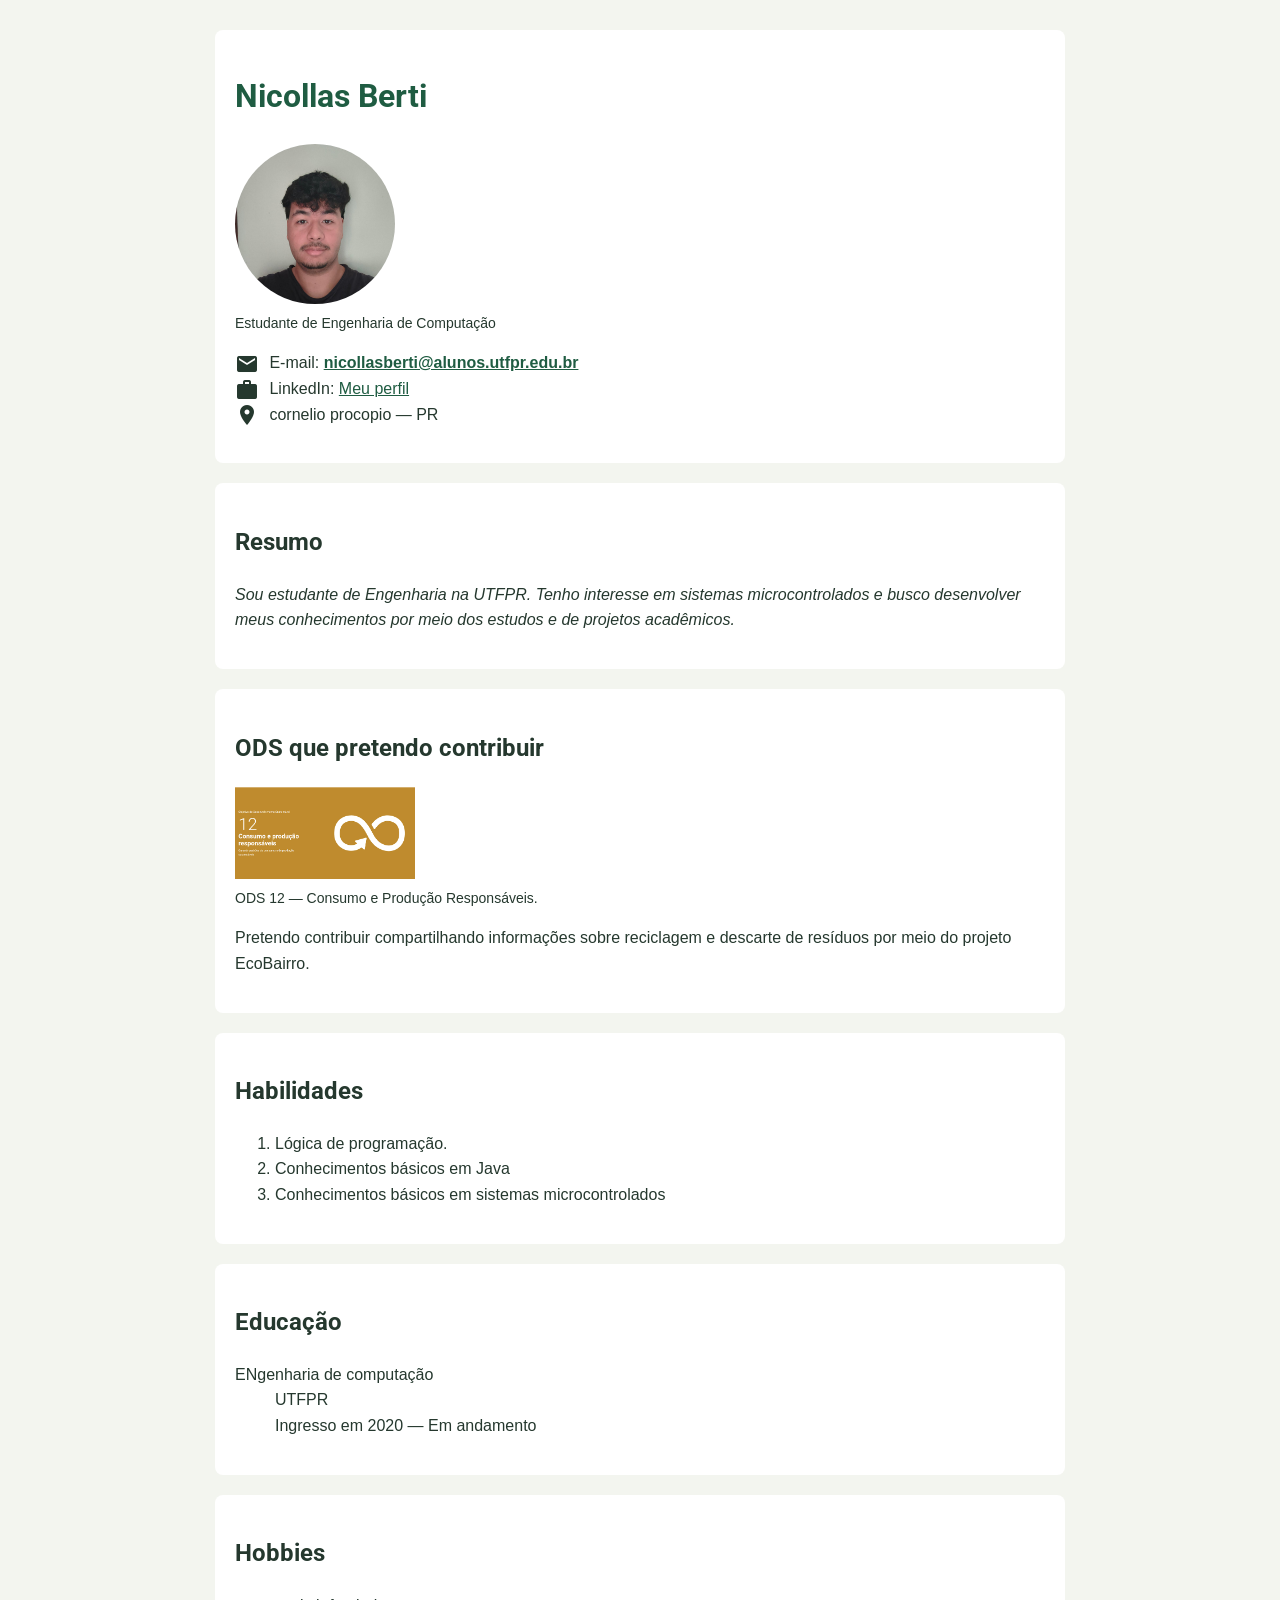
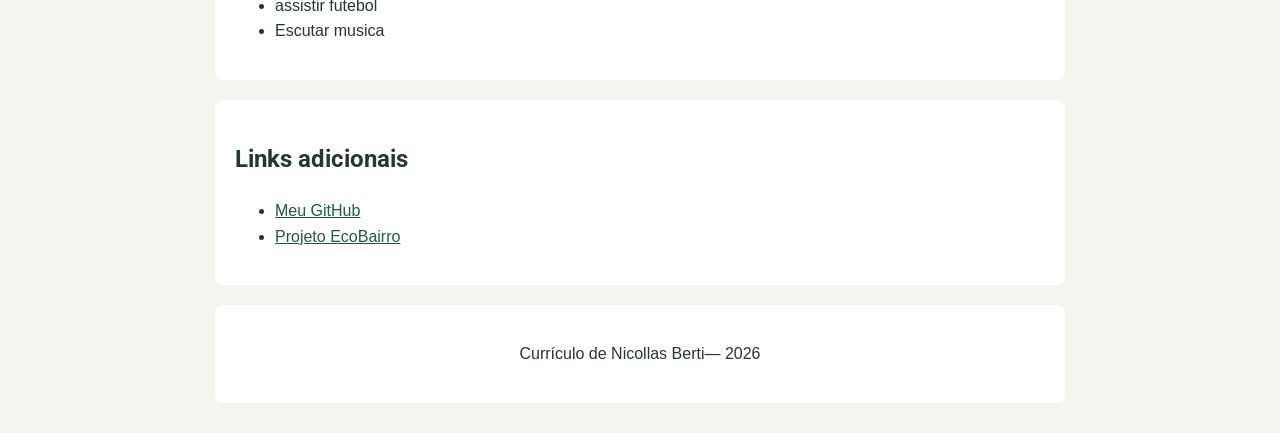
==== curriculo/index.html @ 22b04736 "Adiciona o projeto EcoBairro" ====
<!DOCTYPE html>
<html lang="pt-br">
<head>
    <meta charset="UTF-8">
    <meta name="viewport" content="width=device-width, initial-scale=1.0">
    <title>Currículo — SEU NOME</title>

    <link rel="stylesheet" href="https://fonts.googleapis.com/css2?family=Roboto:wght@400;700&amp;display=swap">
    <link rel="stylesheet" href="https://fonts.googleapis.com/icon?family=Material+Icons">
    <link rel="stylesheet" href="estilo.css">
</head>
<body>
    <header>
        <h1 id="nome">Nicollas Berti</h1>

        <figure>
            <img class="foto-perfil"
                 src="figs/perfil.jpg"
                 alt="Foto de perfil">
            <figcaption>Estudante de Engenharia de Computação</figcaption>
        </figure>

        <ul class="contatos">
            <li>
                <span class="material-icons" aria-hidden="true">email</span>
                E-mail:
                <a href="mailto:seuemail@exemplo.com">
                    nicollasberti@alunos.utfpr.edu.br
                </a>
            </li>

            <li>
                <span class="material-icons" aria-hidden="true">work</span>
                LinkedIn:
                <a href="https://www.linkedin.com/in/SEU-PERFIL/">
                    Meu perfil
                </a>
            </li>

            <li>
                <span class="material-icons" aria-hidden="true">place</span>
                cornelio procopio — PR
            </li>
        </ul>
    </header>

    <main>
        <section>
            <h2>Resumo</h2>
            <p class="resumo">
                Sou estudante de Engenharia na UTFPR.
                Tenho interesse em sistemas microcontrolados e busco
                desenvolver meus conhecimentos por meio dos estudos
                e de projetos acadêmicos.
            </p>
        </section>

        <section>
            <h2>ODS que pretendo contribuir</h2>

            <figure>
                <img class="imagem-ods"
                     src="figs/ods12.png"
                     alt="ODS 12: Consumo e Produção Responsáveis">
                <figcaption>ODS 12 — Consumo e Produção Responsáveis.</figcaption>
            </figure>

            <p>
                Pretendo contribuir compartilhando informações sobre
                reciclagem e descarte de resíduos por meio do projeto EcoBairro.
            </p>
        </section>

        <section>
            <h2>Habilidades</h2>
            <ol>
                <li>Lógica de programação.</li>
                <li>Conhecimentos básicos em Java</li>
                <li>Conhecimentos básicos em sistemas microcontrolados</li>
            </ol>
        </section>

        <section>
            <h2>Educação</h2>
            <dl>
                <dt>ENgenharia de computação</dt>
                <dd>UTFPR</dd>
                <dd>Ingresso em 2020 — Em andamento</dd>
            </dl>
        </section>

        <section>
            <h2>Hobbies</h2>
            <ul>
                <li>assistir futebol</li>
                <li>Escutar musica</li>
            </ul>
        </section>

        <section>
            <h2>Links adicionais</h2>
            <ul>
                <li>
                    <a href="https://github.com/SEU-USUARIO">
                        Meu GitHub
                    </a>
                </li>
                <li>
                    <a href="../index.html">Projeto EcoBairro</a>
                </li>
            </ul>
        </section>
    </main>

    <footer>
        <p>Currículo de Nicollas Berti— 2026</p>
    </footer>
</body>
</html>
---- curriculo/estilo.css ----
body {
    max-width: 850px;
    margin: 30px auto;
    padding: 0 20px;
    font-family: Arial, sans-serif;
    background-color: #f3f5ef;
    color: #25382e;
    line-height: 1.6;
}

header, section, footer {
    background-color: white;
    padding: 20px;
    margin-bottom: 20px;
    border-radius: 8px;
}

h1, h2 {
    font-family: "Roboto", sans-serif;
    font-weight: bold;
}

#nome {
    color: #1f5c42;
}

.resumo {
    font-style: italic;
}

figure {
    margin: 16px 0;
}

.foto-perfil {
    width: 160px;
    height: 160px;
    object-fit: cover;
    border-radius: 50%;
}

.imagem-ods {
    width: 180px;
    max-width: 100%;
}

figcaption {
    font-size: 14px;
}

.contatos {
    padding-left: 0;
    list-style: none;
}

.material-icons {
    vertical-align: middle;
    margin-right: 6px;
}

a {
    color: #1f5c42;
    text-decoration: underline;
}

a[href^="mailto:"] {
    font-weight: bold;
}

a:hover {
    color: #a34412;
}

footer {
    text-align: center;
}
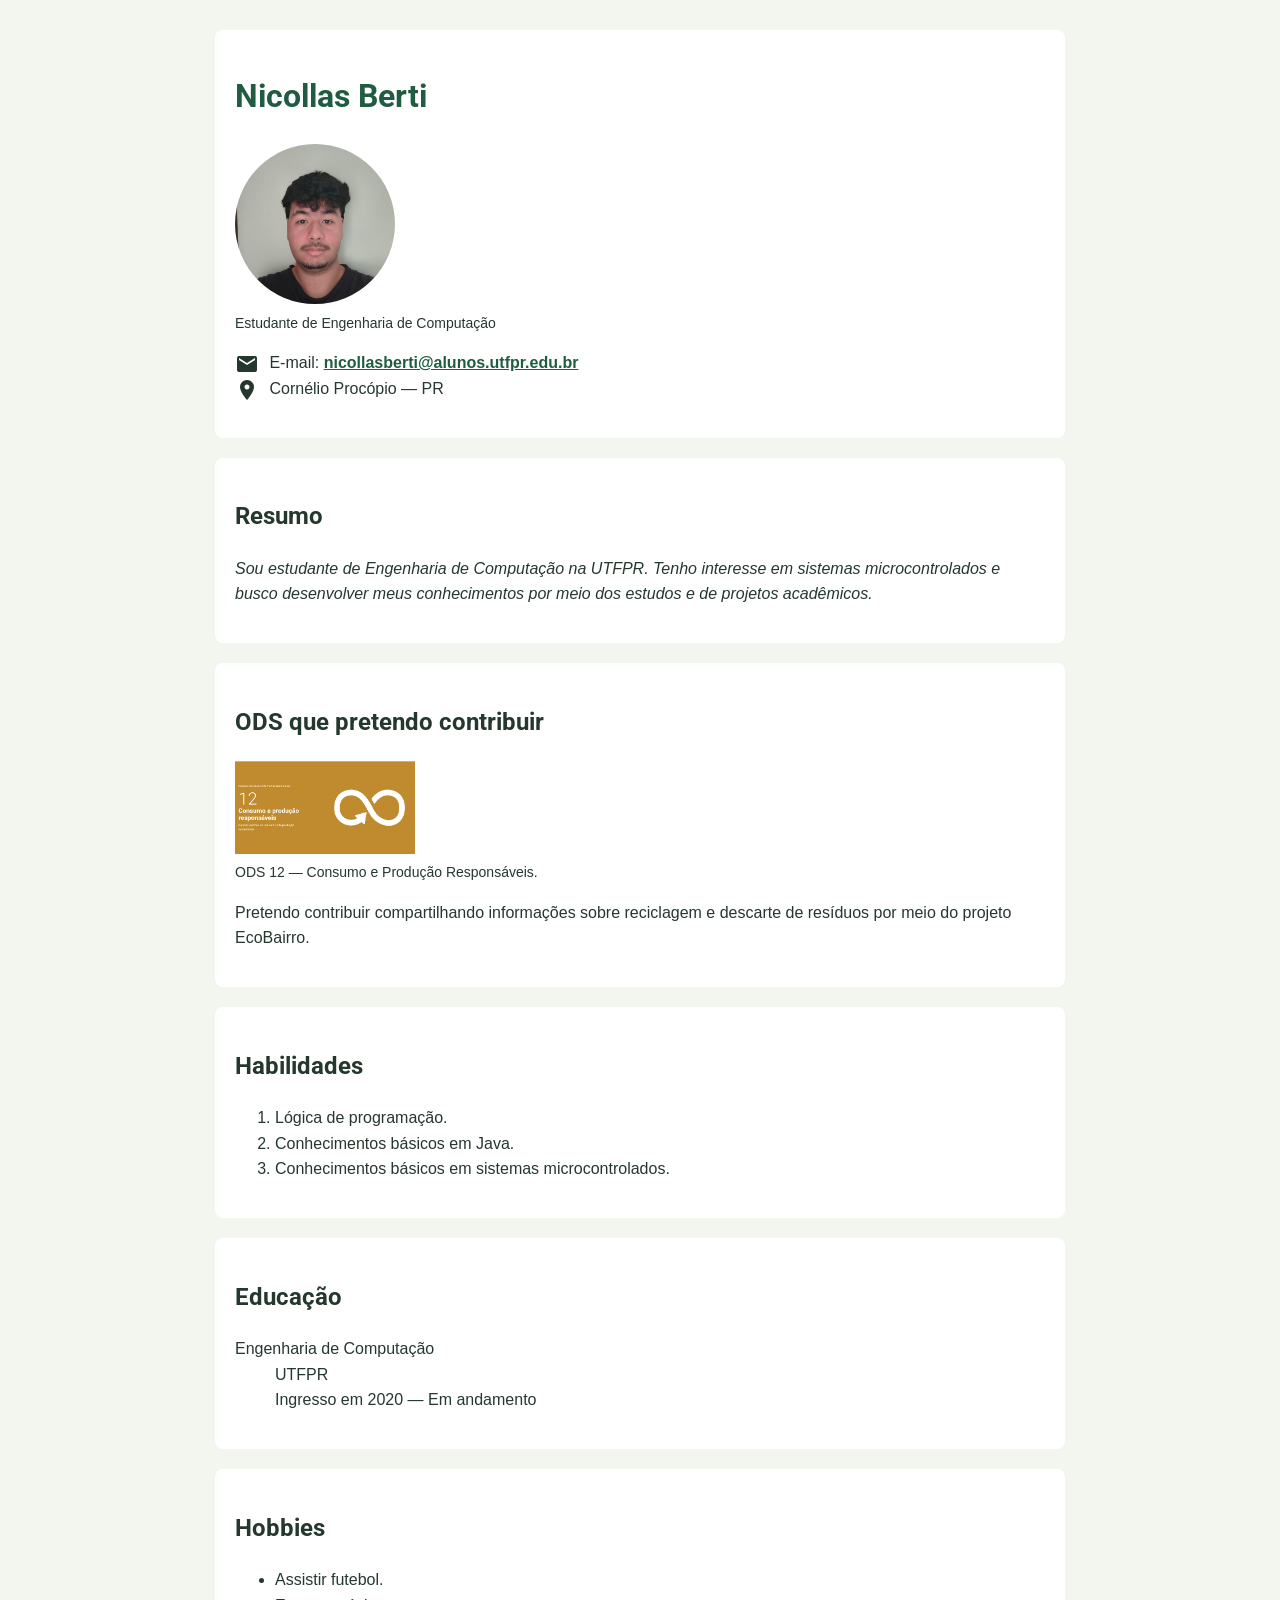
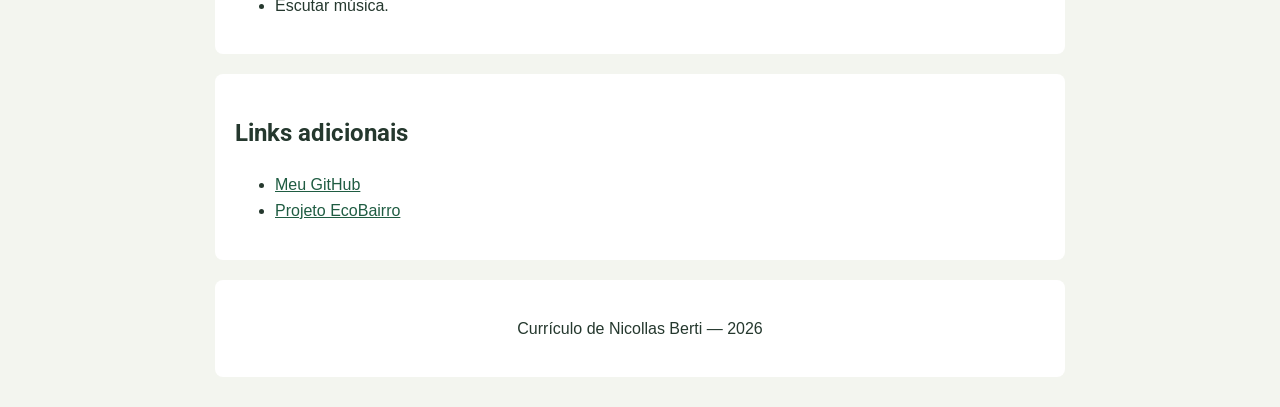
==== commit 669ebdfa: "Update index.html" ====
--- a/curriculo/index.html
+++ b/curriculo/index.html
@@ -3,7 +3,7 @@
 <head>
     <meta charset="UTF-8">
     <meta name="viewport" content="width=device-width, initial-scale=1.0">
-    <title>Currículo — SEU NOME</title>
+    <title>Currículo — Nicollas Berti</title>
 
     <link rel="stylesheet" href="https://fonts.googleapis.com/css2?family=Roboto:wght@400;700&amp;display=swap">
     <link rel="stylesheet" href="https://fonts.googleapis.com/icon?family=Material+Icons">
@@ -16,7 +16,7 @@
         <figure>
             <img class="foto-perfil"
                  src="figs/perfil.jpg"
-                 alt="Foto de perfil">
+                 alt="Foto de Nicollas Berti">
             <figcaption>Estudante de Engenharia de Computação</figcaption>
         </figure>
 
@@ -24,22 +24,13 @@
             <li>
                 <span class="material-icons" aria-hidden="true">email</span>
                 E-mail:
-                <a href="mailto:seuemail@exemplo.com">
+                <a href="mailto:nicollasberti@alunos.utfpr.edu.br">
                     nicollasberti@alunos.utfpr.edu.br
                 </a>
             </li>
-
-            <li>
-                <span class="material-icons" aria-hidden="true">work</span>
-                LinkedIn:
-                <a href="https://www.linkedin.com/in/SEU-PERFIL/">
-                    Meu perfil
-                </a>
-            </li>
-
             <li>
                 <span class="material-icons" aria-hidden="true">place</span>
-                cornelio procopio — PR
+                Cornélio Procópio — PR
             </li>
         </ul>
     </header>
@@ -48,7 +39,7 @@
         <section>
             <h2>Resumo</h2>
             <p class="resumo">
-                Sou estudante de Engenharia na UTFPR.
+                Sou estudante de Engenharia de Computação na UTFPR.
                 Tenho interesse em sistemas microcontrolados e busco
                 desenvolver meus conhecimentos por meio dos estudos
                 e de projetos acadêmicos.
@@ -62,7 +53,9 @@
                 <img class="imagem-ods"
                      src="figs/ods12.png"
                      alt="ODS 12: Consumo e Produção Responsáveis">
-                <figcaption>ODS 12 — Consumo e Produção Responsáveis.</figcaption>
+                <figcaption>
+                    ODS 12 — Consumo e Produção Responsáveis.
+                </figcaption>
             </figure>
 
             <p>
@@ -75,15 +68,15 @@
             <h2>Habilidades</h2>
             <ol>
                 <li>Lógica de programação.</li>
-                <li>Conhecimentos básicos em Java</li>
-                <li>Conhecimentos básicos em sistemas microcontrolados</li>
+                <li>Conhecimentos básicos em Java.</li>
+                <li>Conhecimentos básicos em sistemas microcontrolados.</li>
             </ol>
         </section>
 
         <section>
             <h2>Educação</h2>
             <dl>
-                <dt>ENgenharia de computação</dt>
+                <dt>Engenharia de Computação</dt>
                 <dd>UTFPR</dd>
                 <dd>Ingresso em 2020 — Em andamento</dd>
             </dl>
@@ -92,8 +85,8 @@
         <section>
             <h2>Hobbies</h2>
             <ul>
-                <li>assistir futebol</li>
-                <li>Escutar musica</li>
+                <li>Assistir futebol.</li>
+                <li>Escutar música.</li>
             </ul>
         </section>
 
@@ -101,7 +94,7 @@
             <h2>Links adicionais</h2>
             <ul>
                 <li>
-                    <a href="https://github.com/SEU-USUARIO">
+                    <a href="https://github.com/nicollas-berti">
                         Meu GitHub
                     </a>
                 </li>
@@ -113,7 +106,7 @@
     </main>
 
     <footer>
-        <p>Currículo de Nicollas Berti— 2026</p>
+        <p>Currículo de Nicollas Berti — 2026</p>
     </footer>
 </body>
-</html>+</html>
